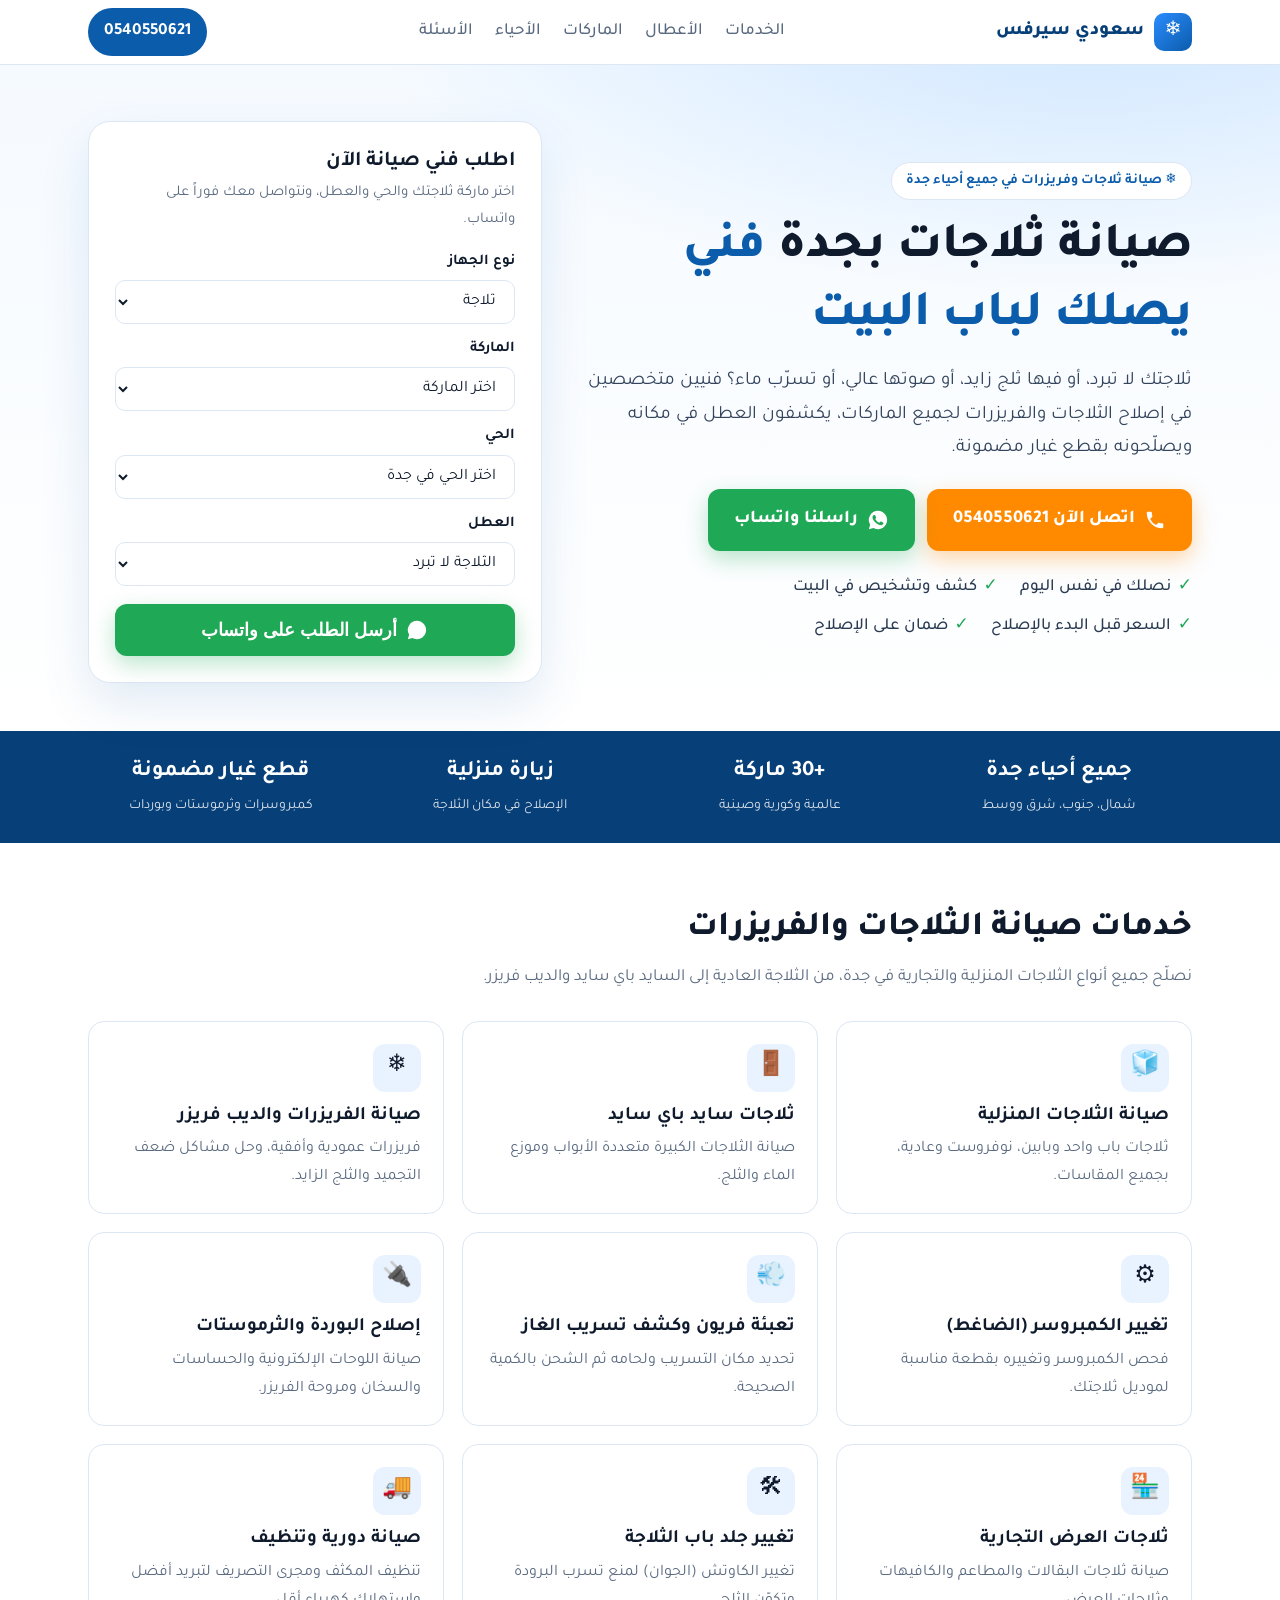
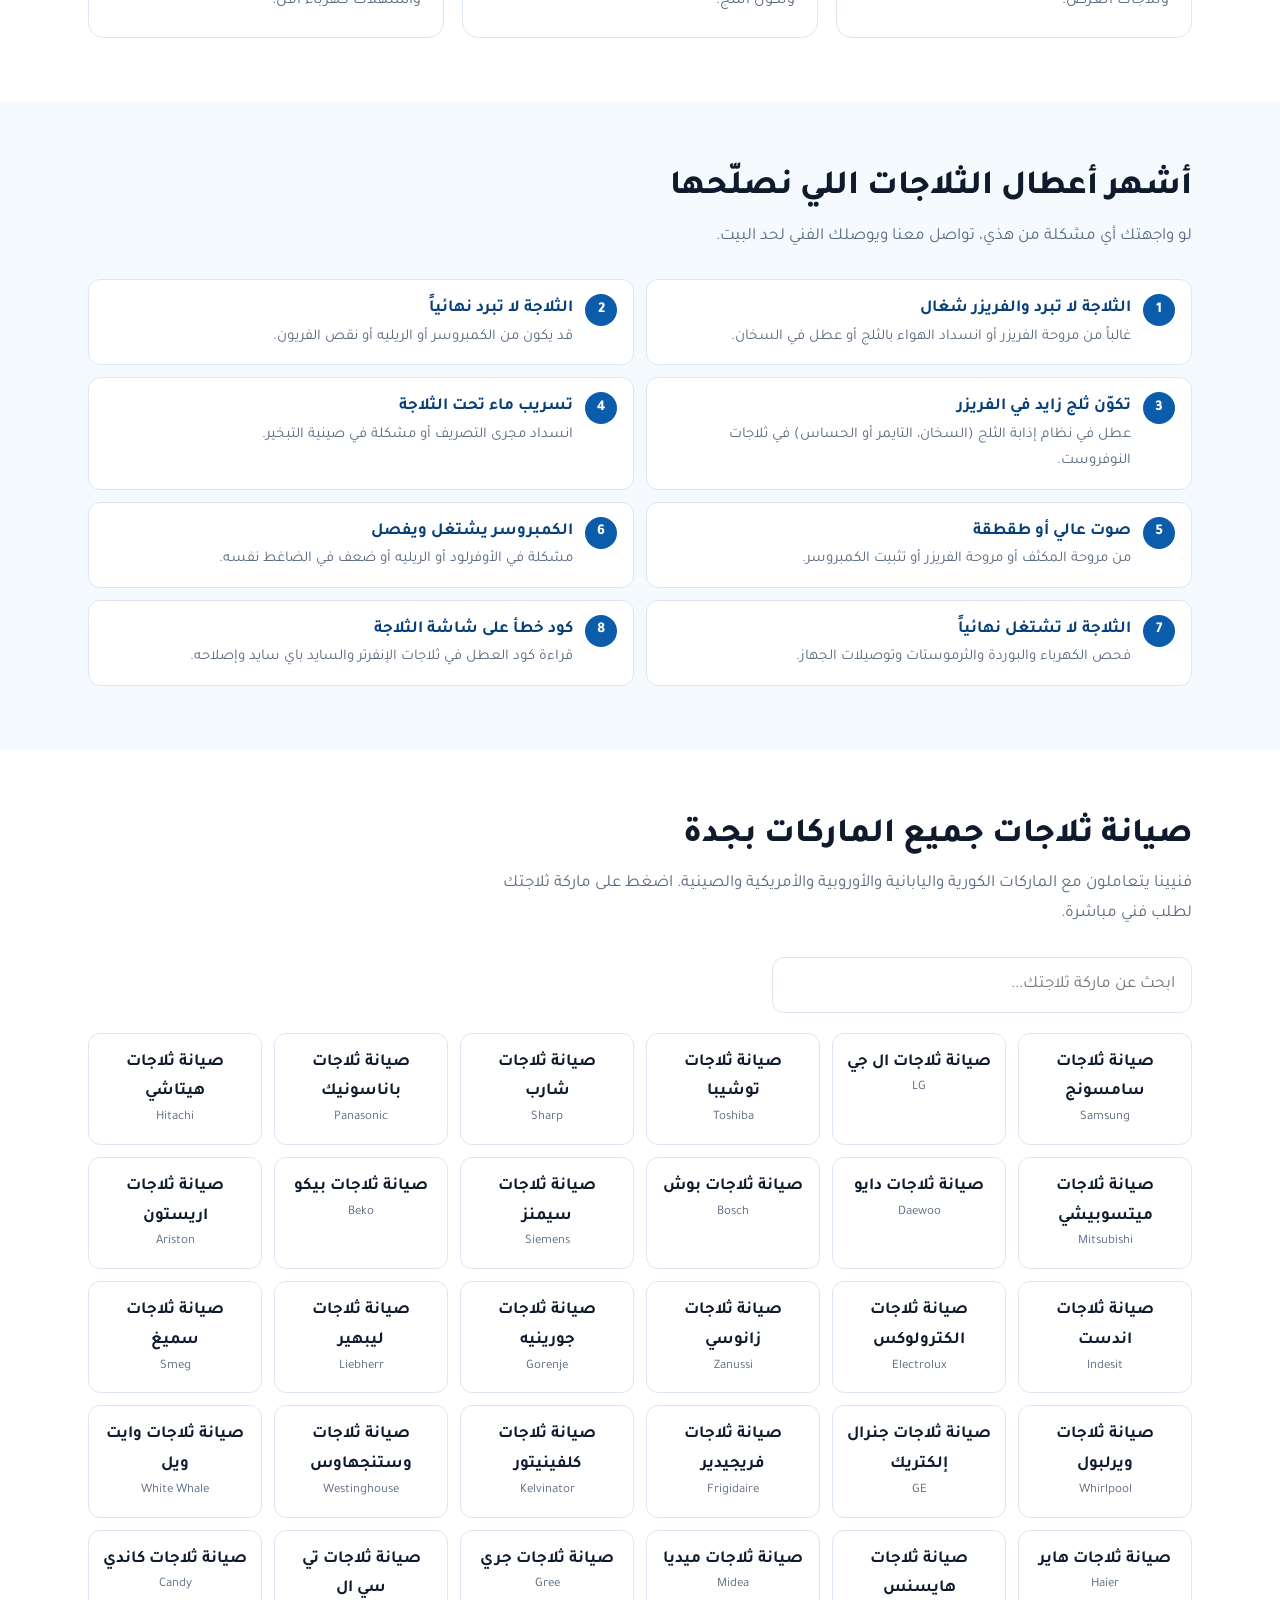
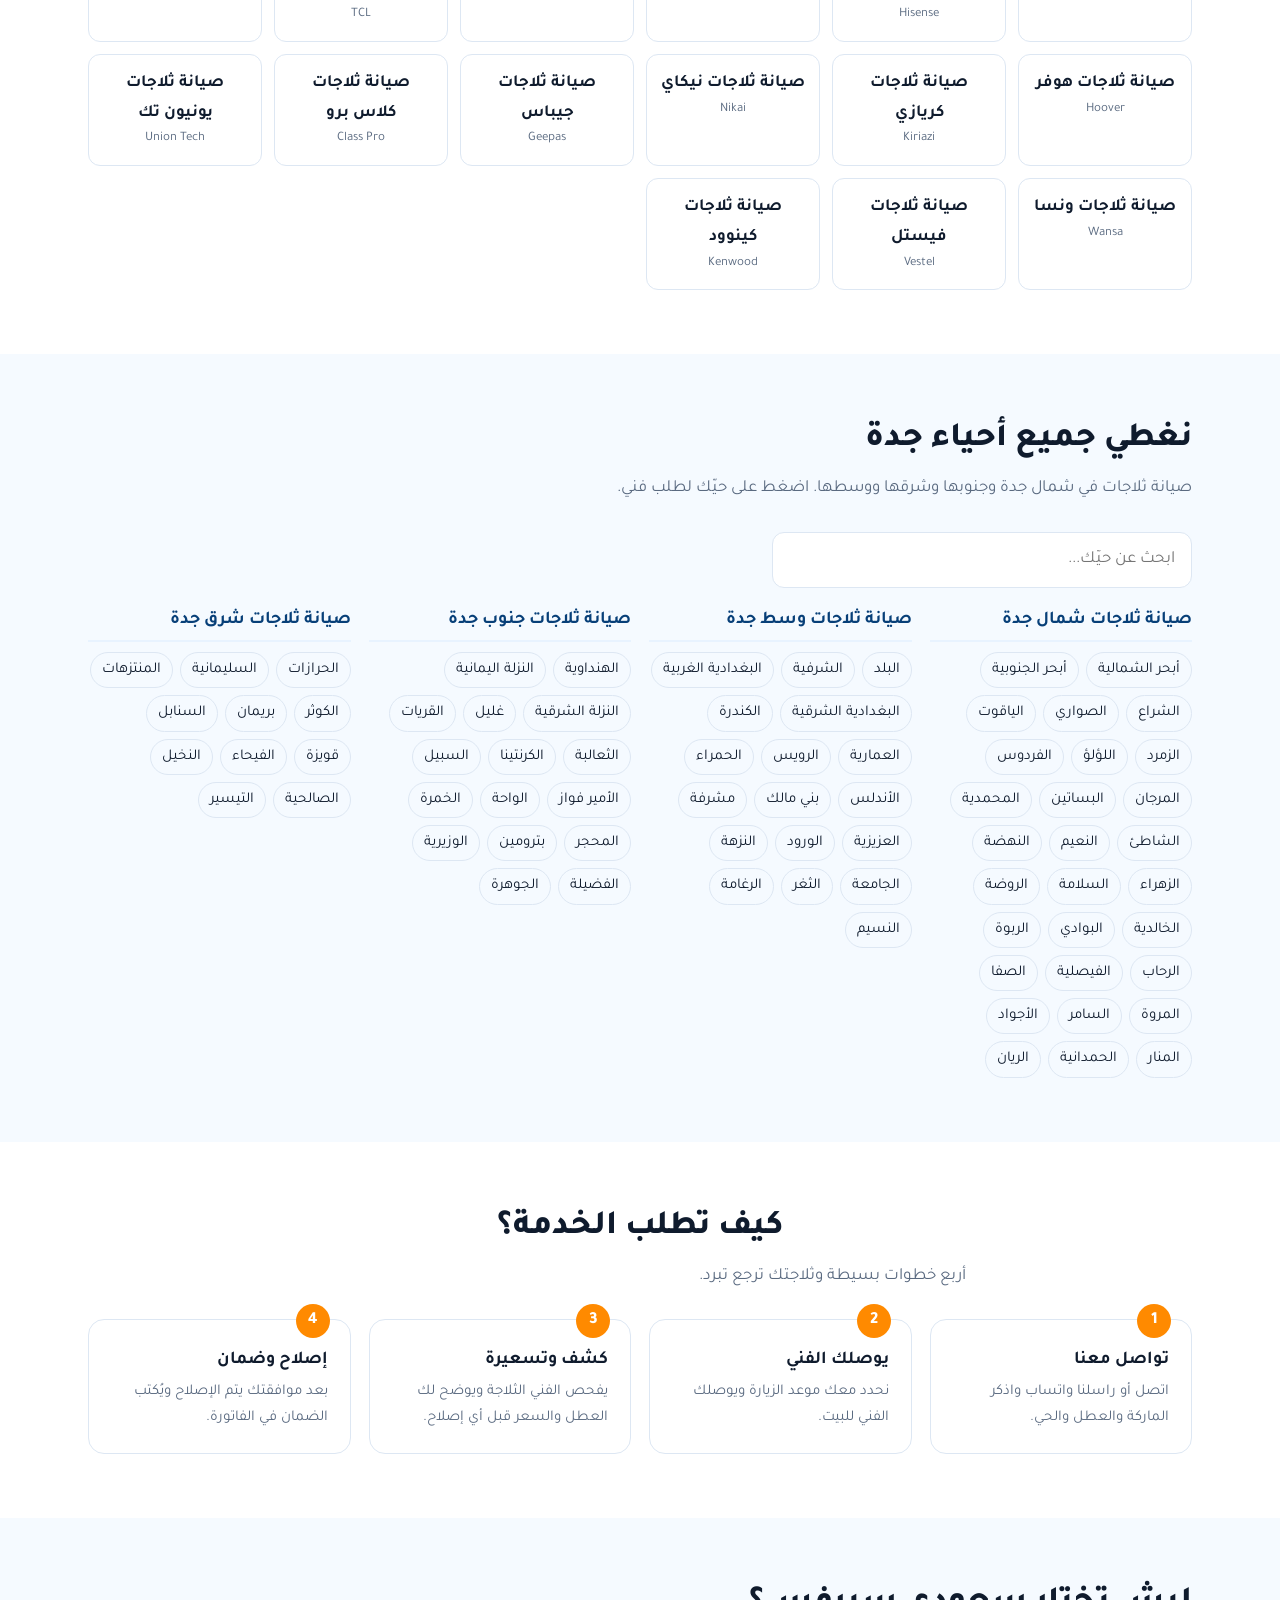
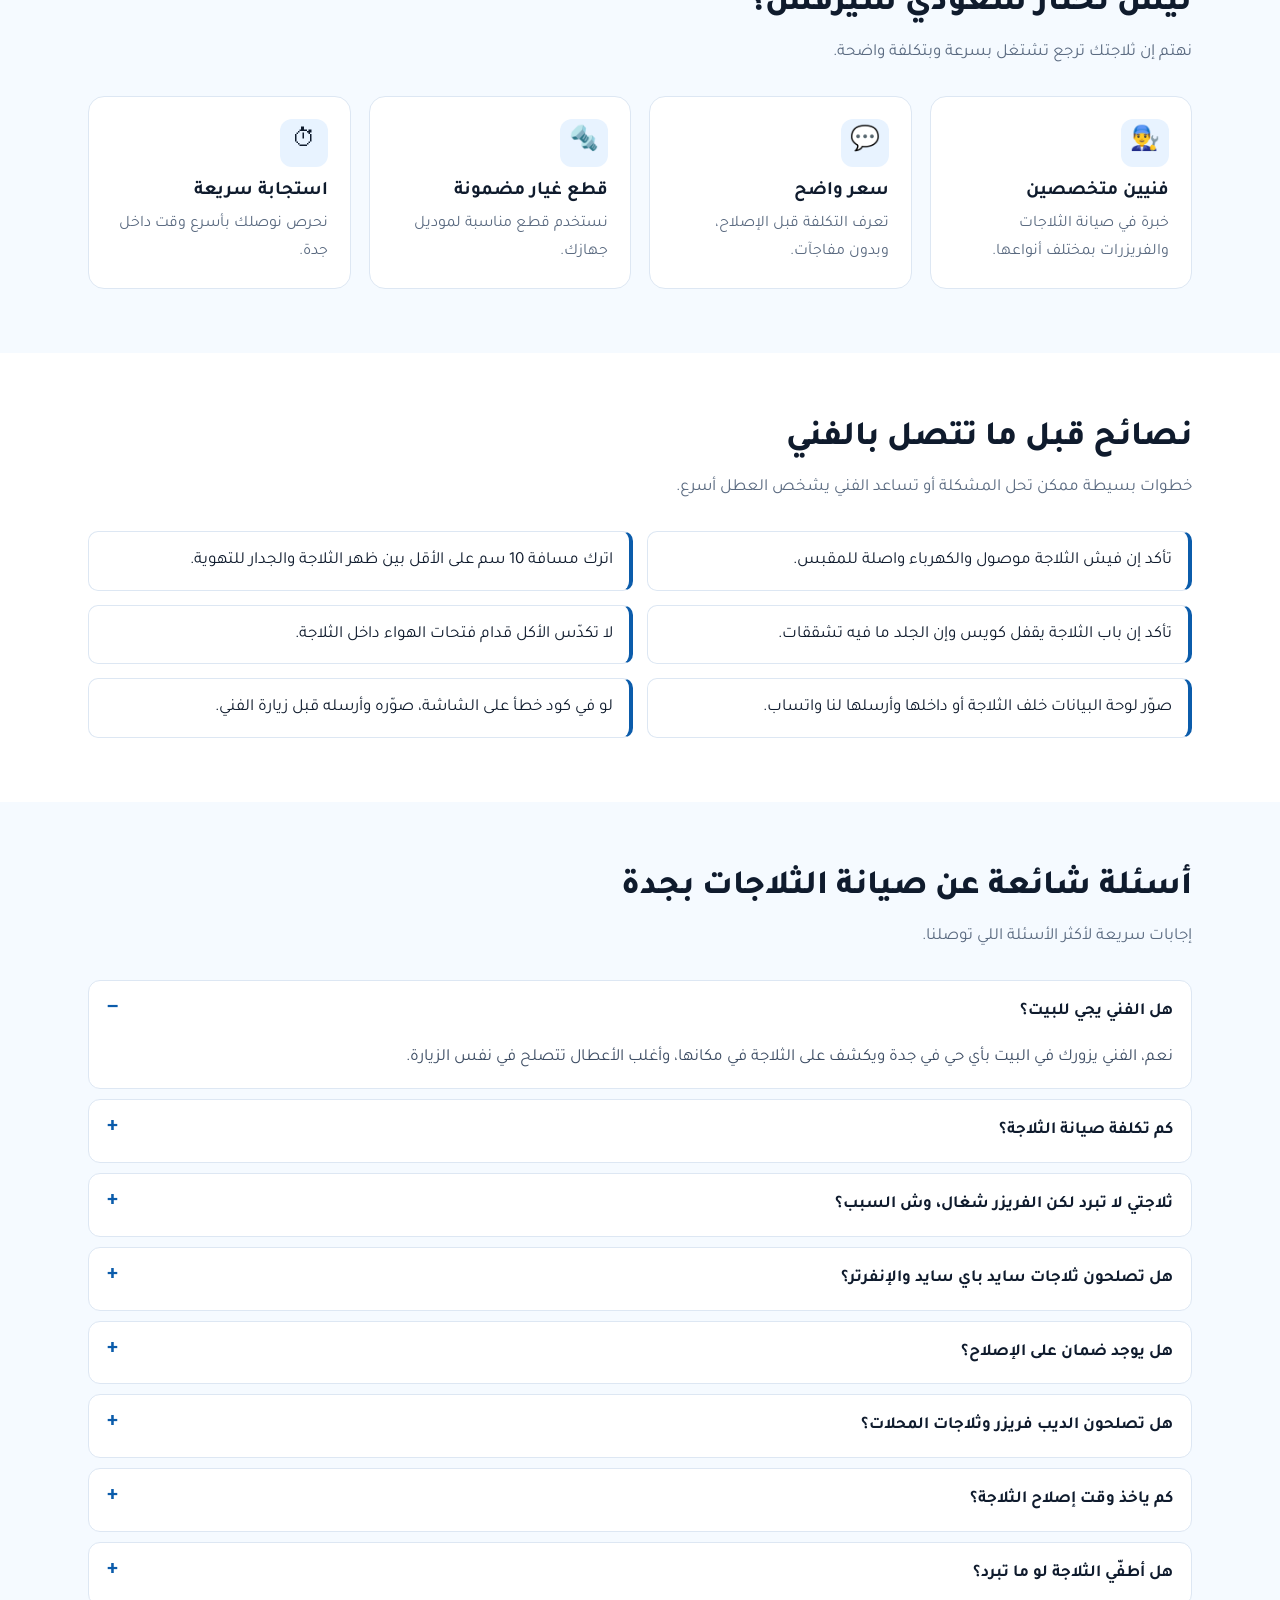
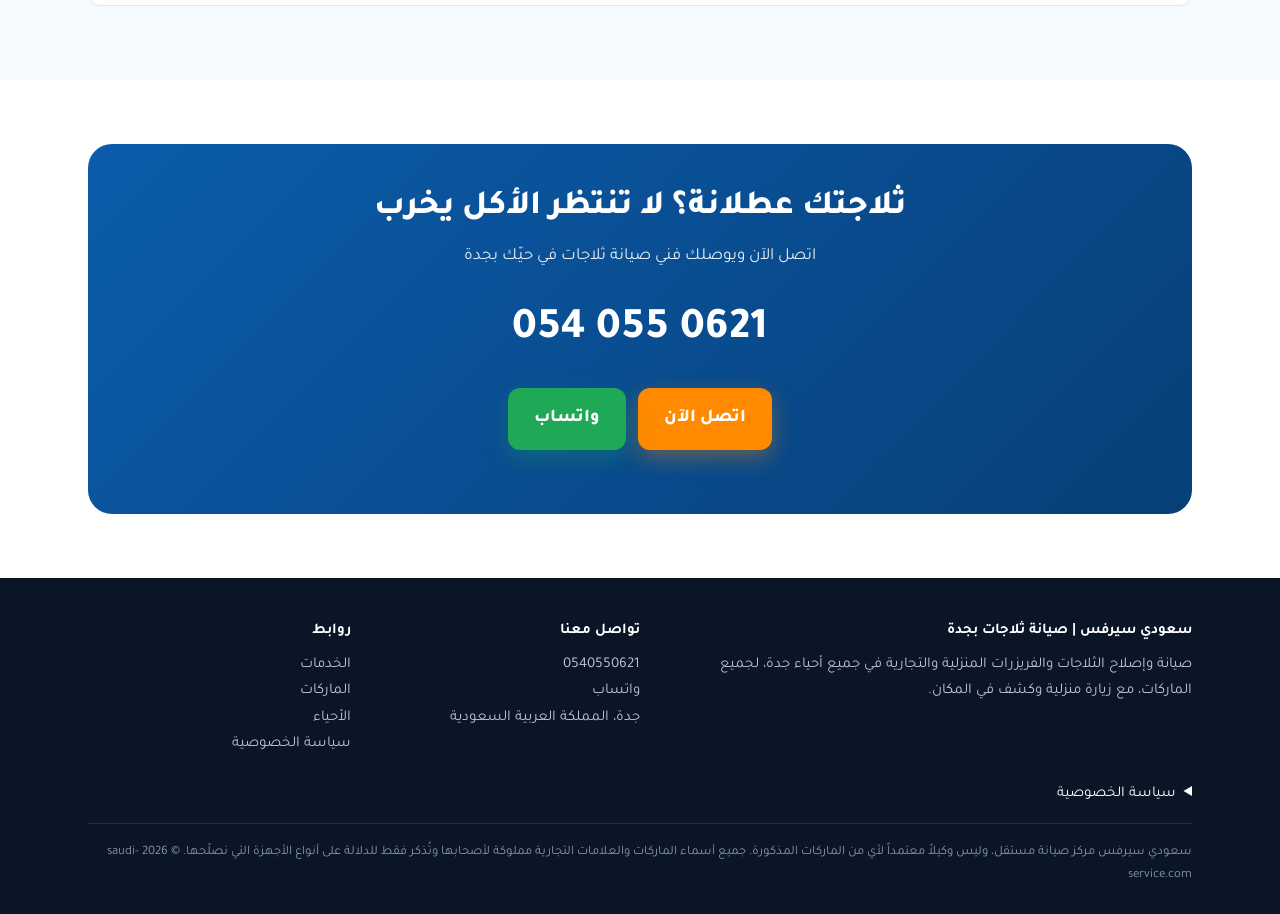
==== index.html @ 4b983f05 "Create index.html" ====
<!DOCTYPE html>
<html lang="ar" dir="rtl">
<head>
<meta charset="UTF-8">
<meta name="viewport" content="width=device-width, initial-scale=1">
<title>صيانة ثلاجات بجدة | إصلاح الثلاجات والفريزرات في منزلك - 0540550621</title>
<meta name="description" content="صيانة ثلاجات وفريزرات بجدة في جميع الأحياء: فني يصلك للبيت لإصلاح الثلاجة التي لا تبرد، تعبئة الفريون، تغيير الكمبروسر وصيانة النوفروست لكل الماركات. اتصل 0540550621">
<link rel="canonical" href="https://saudi-service.com/">
<meta name="robots" content="index, follow">
<meta property="og:title" content="صيانة ثلاجات وفريزرات بجدة - فني يصلك للبيت">
<meta property="og:description" content="إصلاح جميع أعطال الثلاجات والفريزرات لكل الماركات في جميع أحياء جدة. اتصل 0540550621">
<meta property="og:type" content="website">
<meta property="og:url" content="https://saudi-service.com/">
<meta property="og:locale" content="ar_SA">
<meta name="theme-color" content="#0b5cab">
<link rel="preconnect" href="https://fonts.googleapis.com">
<link rel="preconnect" href="https://fonts.gstatic.com" crossorigin>
<link href="https://fonts.googleapis.com/css2?family=Tajawal:wght@400;500;700;800&display=swap" rel="stylesheet">

<!-- Google Tag Manager -->
<script>(function(w,d,s,l,i){w[l]=w[l]||[];w[l].push({'gtm.start':
new Date().getTime(),event:'gtm.js'});var f=d.getElementsByTagName(s)[0],
j=d.createElement(s),dl=l!='dataLayer'?'&l='+l:'';j.async=true;j.src=
'https://www.googletagmanager.com/gtm.js?id='+i+dl;f.parentNode.insertBefore(j,f);
})(window,document,'script','dataLayer','GTM-PFMF7WMD');</script>
<!-- End Google Tag Manager -->

<script type="application/ld+json">
{
  "@context": "https://schema.org",
  "@type": "HomeAndConstructionBusiness",
  "name": "سعودي سيرفس - صيانة ثلاجات بجدة",
  "url": "https://saudi-service.com/",
  "telephone": "+966540550621",
  "areaServed": {"@type": "City", "name": "جدة"},
  "address": {"@type": "PostalAddress", "addressLocality": "جدة", "addressCountry": "SA"},
  "description": "صيانة وإصلاح الثلاجات والفريزرات في المنازل بجميع أحياء جدة ولجميع الماركات",
  "openingHours": "Sa-Th 08:00-23:00"
}
</script>

<style>
:root{
  --blue:#0b5cab; --blue-d:#073f78; --ice:#e8f3ff; --ice2:#f5faff;
  --ink:#0f1b2d; --muted:#5a6a80; --line:#dde7f3; --wa:#1fa855; --warn:#ff8a00;
  --r:16px;
}
*{box-sizing:border-box;margin:0;padding:0}
html{scroll-behavior:smooth}
body{font-family:'Tajawal',system-ui,-apple-system,"Segoe UI",Tahoma,sans-serif;color:var(--ink);background:#fff;line-height:1.75;font-size:17px;padding-bottom:76px}
a{color:inherit;text-decoration:none}
img{max-width:100%}
.wrap{max-width:1140px;margin:0 auto;padding:0 18px}
h1,h2,h3{line-height:1.35}
h2{font-size:clamp(24px,3.4vw,34px);font-weight:800;margin-bottom:10px}
.sub{color:var(--muted);margin-bottom:28px;max-width:720px}
section{padding:64px 0}
.center{text-align:center}.center .sub{margin-inline:auto}

/* top bar */
.top{position:sticky;top:0;z-index:50;background:#fff;border-bottom:1px solid var(--line)}
.top .wrap{display:flex;align-items:center;justify-content:space-between;height:64px;gap:12px}
.logo{display:flex;align-items:center;gap:10px;font-weight:800;font-size:19px;color:var(--blue-d)}
.logo i{width:38px;height:38px;border-radius:10px;background:linear-gradient(135deg,#2b8cff,#0b5cab);display:grid;place-items:center;color:#fff;font-style:normal;font-size:20px}
.nav{display:flex;gap:22px;font-weight:500;color:var(--muted)}
.nav a:hover{color:var(--blue)}
.top-call{background:var(--blue);color:#fff;padding:9px 16px;border-radius:999px;font-weight:700;white-space:nowrap;direction:ltr}
@media(max-width:860px){.nav{display:none}}

/* buttons */
.btn{display:inline-flex;align-items:center;justify-content:center;gap:9px;padding:15px 26px;border-radius:12px;font-weight:800;font-size:18px;border:0;cursor:pointer;transition:transform .15s, box-shadow .15s}
.btn:hover{transform:translateY(-2px)}
.btn-call{background:var(--warn);color:#fff;box-shadow:0 8px 22px rgba(255,138,0,.35)}
.btn-wa{background:var(--wa);color:#fff;box-shadow:0 8px 22px rgba(31,168,85,.3)}
.btn svg{width:22px;height:22px;fill:currentColor}

/* hero */
.hero{background:radial-gradient(1200px 500px at 85% -10%,#cfe6ff 0,transparent 60%),linear-gradient(180deg,var(--ice2),#fff);padding:56px 0 48px}
.hero .wrap{display:grid;grid-template-columns:1.15fr .85fr;gap:36px;align-items:center}
.badge{display:inline-block;background:#fff;border:1px solid var(--line);color:var(--blue);font-weight:700;padding:6px 14px;border-radius:999px;font-size:14px;margin-bottom:16px}
.hero h1{font-size:clamp(30px,4.6vw,50px);font-weight:800;margin-bottom:14px}
.hero h1 span{color:var(--blue)}
.hero p.lead{font-size:19px;color:#33445c;margin-bottom:24px}
.cta{display:flex;flex-wrap:wrap;gap:12px;margin-bottom:22px}
.ticks{display:flex;flex-wrap:wrap;gap:10px 22px;color:#2a3b52;font-weight:500}
.ticks li{list-style:none;display:flex;gap:7px;align-items:center}
.ticks li::before{content:"✓";color:var(--wa);font-weight:800}
.hero-card{background:#fff;border:1px solid var(--line);border-radius:22px;padding:26px;box-shadow:0 20px 50px rgba(11,92,171,.12)}
.hero-card h3{font-size:21px;margin-bottom:4px}
.hero-card .small{color:var(--muted);font-size:15px;margin-bottom:16px}
.field{margin-bottom:12px}
.field label{display:block;font-weight:700;font-size:15px;margin-bottom:5px}
.field select,.field input{width:100%;padding:12px 14px;border:1.5px solid var(--line);border-radius:10px;font:inherit;font-size:16px;background:#fff;color:var(--ink)}
.field select:focus,.field input:focus{outline:none;border-color:var(--blue)}
.hero-card .btn{width:100%;margin-top:6px}
@media(max-width:900px){.hero .wrap{grid-template-columns:1fr}}

/* stats strip */
.strip{background:var(--blue-d);color:#fff;padding:22px 0}
.strip .wrap{display:grid;grid-template-columns:repeat(4,1fr);gap:14px;text-align:center}
.strip b{display:block;font-size:22px}
.strip span{font-size:14px;opacity:.85}
@media(max-width:700px){.strip .wrap{grid-template-columns:repeat(2,1fr)}}

/* cards */
.grid{display:grid;gap:18px}
.g3{grid-template-columns:repeat(3,1fr)}
.g4{grid-template-columns:repeat(4,1fr)}
@media(max-width:960px){.g3,.g4{grid-template-columns:repeat(2,1fr)}}
@media(max-width:560px){.g3,.g4{grid-template-columns:1fr}}
.card{background:#fff;border:1px solid var(--line);border-radius:var(--r);padding:22px;transition:box-shadow .2s,border-color .2s}
.card:hover{box-shadow:0 12px 30px rgba(11,92,171,.1);border-color:#bcd6f3}
.card .ic{width:48px;height:48px;border-radius:12px;background:var(--ice);display:grid;place-items:center;font-size:24px;margin-bottom:12px}
.card h3{font-size:19px;margin-bottom:6px}
.card p{color:var(--muted);font-size:16px}

.bg-ice{background:var(--ice2)}

/* faults */
.faults{display:grid;grid-template-columns:repeat(2,1fr);gap:12px}
.fault{display:flex;gap:12px;background:#fff;border:1px solid var(--line);border-radius:12px;padding:14px 16px}
.fault b{color:var(--blue-d)}
.fault em{font-style:normal;color:var(--muted);display:block;font-size:15px}
.fault .n{flex:none;width:32px;height:32px;border-radius:50%;background:var(--blue);color:#fff;display:grid;place-items:center;font-weight:800;font-size:15px}
@media(max-width:700px){.faults{grid-template-columns:1fr}}

/* brands */
.search{width:100%;max-width:420px;padding:12px 16px;border:1.5px solid var(--line);border-radius:12px;font:inherit;margin-bottom:20px}
.brands{display:grid;grid-template-columns:repeat(auto-fill,minmax(160px,1fr));gap:12px}
.brand{background:#fff;border:1px solid var(--line);border-radius:12px;padding:14px;text-align:center;cursor:pointer;transition:all .15s}
.brand:hover{border-color:var(--blue);background:var(--ice)}
.brand b{display:block;font-size:17px}
.brand small{color:var(--muted);font-size:13px;direction:ltr;display:block}

/* districts */
.areas{display:grid;grid-template-columns:repeat(4,1fr);gap:18px}
.area h3{font-size:18px;color:var(--blue-d);margin-bottom:10px;padding-bottom:8px;border-bottom:2px solid var(--ice)}
.area ul{list-style:none;display:flex;flex-wrap:wrap;gap:7px}
.area li{background:var(--ice2);border:1px solid var(--line);padding:4px 11px;border-radius:999px;font-size:15px;cursor:pointer}
.area li:hover{background:var(--blue);color:#fff;border-color:var(--blue)}
@media(max-width:960px){.areas{grid-template-columns:repeat(2,1fr)}}
@media(max-width:560px){.areas{grid-template-columns:1fr}}

/* steps */
.steps{counter-reset:s;display:grid;grid-template-columns:repeat(4,1fr);gap:18px}
.step{position:relative;padding:22px;border-radius:var(--r);background:#fff;border:1px solid var(--line)}
.step::before{counter-increment:s;content:counter(s);position:absolute;top:-16px;right:20px;width:34px;height:34px;border-radius:50%;background:var(--warn);color:#fff;font-weight:800;display:grid;place-items:center}
.step h3{font-size:18px;margin:6px 0}
.step p{color:var(--muted);font-size:15px}
@media(max-width:900px){.steps{grid-template-columns:repeat(2,1fr);row-gap:30px}}
@media(max-width:520px){.steps{grid-template-columns:1fr}}

/* tips */
.tips{display:grid;grid-template-columns:repeat(2,1fr);gap:14px}
.tips div{background:#fff;border-right:4px solid var(--blue);padding:14px 16px;border-radius:10px;border-top:1px solid var(--line);border-bottom:1px solid var(--line);border-left:1px solid var(--line)}
@media(max-width:700px){.tips{grid-template-columns:1fr}}

/* faq */
.faq details{background:#fff;border:1px solid var(--line);border-radius:12px;margin-bottom:10px;padding:0 18px}
.faq summary{cursor:pointer;font-weight:700;padding:16px 0;list-style:none;display:flex;justify-content:space-between;gap:12px}
.faq summary::after{content:"+";color:var(--blue);font-size:22px;line-height:1}
.faq details[open] summary::after{content:"−"}
.faq details p{padding-bottom:16px;color:#3c4c63}

/* final cta */
.final{background:linear-gradient(135deg,var(--blue),var(--blue-d));color:#fff;border-radius:24px;padding:42px 28px;text-align:center}
.final h2{color:#fff}
.final p{opacity:.9;margin-bottom:22px}
.final .num{font-size:clamp(30px,5vw,44px);font-weight:800;direction:ltr;display:block;margin-bottom:18px}

footer{background:#0a1626;color:#b8c6d8;padding:40px 0 26px;font-size:15px}
footer .cols{display:grid;grid-template-columns:2fr 1fr 1fr;gap:26px;margin-bottom:24px}
footer h4{color:#fff;margin-bottom:8px}
footer a:hover{color:#fff}
footer .note{border-top:1px solid #1f2f45;padding-top:18px;font-size:13px;color:#8597ad}
@media(max-width:760px){footer .cols{grid-template-columns:1fr}}

/* sticky mobile bar */
.bar{position:fixed;bottom:0;right:0;left:0;z-index:60;display:grid;grid-template-columns:1fr 1fr;gap:8px;padding:9px;background:#fff;box-shadow:0 -6px 20px rgba(0,0,0,.08)}
.bar a{display:flex;align-items:center;justify-content:center;gap:8px;padding:13px;border-radius:12px;color:#fff;font-weight:800;font-size:17px}
.bar svg{width:20px;height:20px;fill:#fff}
.bar .c{background:var(--warn)}.bar .w{background:var(--wa)}
@media(min-width:901px){.bar{display:none}body{padding-bottom:0}}
</style>
</head>
<body>
<!-- Google Tag Manager (noscript) -->
<noscript><iframe src="https://www.googletagmanager.com/ns.html?id=GTM-PFMF7WMD" height="0" width="0" style="display:none;visibility:hidden"></iframe></noscript>
<!-- End Google Tag Manager (noscript) -->

<header class="top">
  <div class="wrap">
    <a href="#" class="logo"><i>❄</i>سعودي سيرفس</a>
    <nav class="nav">
      <a href="#services">الخدمات</a>
      <a href="#faults">الأعطال</a>
      <a href="#brands">الماركات</a>
      <a href="#areas">الأحياء</a>
      <a href="#faq">الأسئلة</a>
    </nav>
    <a class="top-call js-call" href="tel:+966540550621">0540550621</a>
  </div>
</header>

<!-- HERO -->
<section class="hero">
  <div class="wrap">
    <div>
      <span class="badge">❄ صيانة ثلاجات وفريزرات في جميع أحياء جدة</span>
      <h1>صيانة ثلاجات بجدة <span>فني يصلك لباب البيت</span></h1>
      <p class="lead">ثلاجتك لا تبرد، أو فيها ثلج زايد، أو صوتها عالي، أو تسرّب ماء؟ فنيين متخصصين في إصلاح الثلاجات والفريزرات لجميع الماركات، يكشفون العطل في مكانه ويصلّحونه بقطع غيار مضمونة.</p>
      <div class="cta">
        <a class="btn btn-call js-call" href="tel:+966540550621">
          <svg viewBox="0 0 24 24"><path d="M6.6 10.8a15.1 15.1 0 0 0 6.6 6.6l2.2-2.2c.3-.3.7-.4 1-.2 1.1.4 2.3.6 3.6.6.6 0 1 .4 1 1V20c0 .6-.4 1-1 1A17 17 0 0 1 3 4c0-.6.4-1 1-1h3.5c.6 0 1 .4 1 1 0 1.3.2 2.5.6 3.6.1.3 0 .7-.2 1z"/></svg>
          اتصل الآن 0540550621
        </a>
        <a class="btn btn-wa js-wa" href="https://wa.me/966540550621?text=%D8%A7%D9%84%D8%B3%D9%84%D8%A7%D9%85%20%D8%B9%D9%84%D9%8A%D9%83%D9%85%D8%8C%20%D8%A3%D8%AD%D8%AA%D8%A7%D8%AC%20%D8%B5%D9%8A%D8%A7%D9%86%D8%A9%20%D8%AB%D9%84%D8%A7%D8%AC%D8%A9%20%D9%81%D9%8A%20%D8%AC%D8%AF%D8%A9" target="_blank" rel="noopener">
          <svg viewBox="0 0 24 24"><path d="M12 2a10 10 0 0 0-8.6 15.1L2 22l5-1.3A10 10 0 1 0 12 2zm5.8 14.2c-.2.7-1.4 1.3-2 1.4-.5.1-1.2.1-1.9-.1-.4-.1-1-.3-1.7-.6-3-1.3-4.9-4.3-5-4.5-.2-.2-1.2-1.6-1.2-3s.8-2.2 1-2.5c.3-.3.6-.4.8-.4h.6c.2 0 .4 0 .6.5l.9 2.1c.1.2.1.4 0 .5l-.3.5-.4.5c-.1.1-.3.3-.1.6.2.3.8 1.3 1.7 2.1 1.2 1 2.1 1.4 2.4 1.5.3.1.5.1.6-.1l.9-1c.2-.3.4-.2.7-.1l2 1c.3.1.5.2.5.3.1.1.1.7-.1 1.3z"/></svg>
          راسلنا واتساب
        </a>
      </div>
      <ul class="ticks">
        <li>نصلك في نفس اليوم</li>
        <li>كشف وتشخيص في البيت</li>
        <li>السعر قبل البدء بالإصلاح</li>
        <li>ضمان على الإصلاح</li>
      </ul>
    </div>

    <div class="hero-card">
      <h3>اطلب فني صيانة الآن</h3>
      <p class="small">اختر ماركة ثلاجتك والحي والعطل، ونتواصل معك فوراً على واتساب.</p>
      <div class="field">
        <label for="f-type">نوع الجهاز</label>
        <select id="f-type">
          <option>ثلاجة</option>
          <option>ثلاجة بابين / سايد باي سايد</option>
          <option>فريزر عمودي</option>
          <option>ديب فريزر (فريزر أفقي)</option>
          <option>ثلاجة عرض / تجارية</option>
        </select>
      </div>
      <div class="field">
        <label for="f-brand">الماركة</label>
        <select id="f-brand"><option value="">اختر الماركة</option></select>
      </div>
      <div class="field">
        <label for="f-area">الحي</label>
        <select id="f-area"><option value="">اختر الحي في جدة</option></select>
      </div>
      <div class="field">
        <label for="f-issue">العطل</label>
        <select id="f-issue">
          <option>الثلاجة لا تبرد</option>
          <option>تبريد ضعيف</option>
          <option>ثلج زايد في الفريزر</option>
          <option>تسريب ماء</option>
          <option>صوت عالي</option>
          <option>الثلاجة لا تشتغل</option>
          <option>الكمبروسر يفصل ويشتغل</option>
          <option>عطل آخر</option>
        </select>
      </div>
      <button class="btn btn-wa" id="f-send" type="button">
        <svg viewBox="0 0 24 24"><path d="M12 2a10 10 0 0 0-8.6 15.1L2 22l5-1.3A10 10 0 1 0 12 2z"/></svg>
        أرسل الطلب على واتساب
      </button>
    </div>
  </div>
</section>

<div class="strip">
  <div class="wrap">
    <div><b>جميع أحياء جدة</b><span>شمال، جنوب، شرق ووسط</span></div>
    <div><b>+30 ماركة</b><span>عالمية وكورية وصينية</span></div>
    <div><b>زيارة منزلية</b><span>الإصلاح في مكان الثلاجة</span></div>
    <div><b>قطع غيار مضمونة</b><span>كمبروسرات وثرموستات وبوردات</span></div>
  </div>
</div>

<!-- SERVICES -->
<section id="services">
  <div class="wrap">
    <h2>خدمات صيانة الثلاجات والفريزرات</h2>
    <p class="sub">نصلّح جميع أنواع الثلاجات المنزلية والتجارية في جدة، من الثلاجة العادية إلى السايد باي سايد والديب فريزر.</p>
    <div class="grid g3">
      <div class="card"><div class="ic">🧊</div><h3>صيانة الثلاجات المنزلية</h3><p>ثلاجات باب واحد وبابين، نوفروست وعادية، بجميع المقاسات.</p></div>
      <div class="card"><div class="ic">🚪</div><h3>ثلاجات سايد باي سايد</h3><p>صيانة الثلاجات الكبيرة متعددة الأبواب وموزع الماء والثلج.</p></div>
      <div class="card"><div class="ic">❄</div><h3>صيانة الفريزرات والديب فريزر</h3><p>فريزرات عمودية وأفقية، وحل مشاكل ضعف التجميد والثلج الزايد.</p></div>
      <div class="card"><div class="ic">⚙</div><h3>تغيير الكمبروسر (الضاغط)</h3><p>فحص الكمبروسر وتغييره بقطعة مناسبة لموديل ثلاجتك.</p></div>
      <div class="card"><div class="ic">💨</div><h3>تعبئة فريون وكشف تسريب الغاز</h3><p>تحديد مكان التسريب ولحامه ثم الشحن بالكمية الصحيحة.</p></div>
      <div class="card"><div class="ic">🔌</div><h3>إصلاح البوردة والثرموستات</h3><p>صيانة اللوحات الإلكترونية والحساسات والسخان ومروحة الفريزر.</p></div>
      <div class="card"><div class="ic">🏪</div><h3>ثلاجات العرض التجارية</h3><p>صيانة ثلاجات البقالات والمطاعم والكافيهات وثلاجات العرض.</p></div>
      <div class="card"><div class="ic">🛠</div><h3>تغيير جلد باب الثلاجة</h3><p>تغيير الكاوتش (الجوان) لمنع تسرب البرودة وتكوّن الثلج.</p></div>
      <div class="card"><div class="ic">🚚</div><h3>صيانة دورية وتنظيف</h3><p>تنظيف المكثف ومجرى التصريف لتبريد أفضل واستهلاك كهرباء أقل.</p></div>
    </div>
  </div>
</section>

<!-- FAULTS -->
<section id="faults" class="bg-ice">
  <div class="wrap">
    <h2>أشهر أعطال الثلاجات اللي نصلّحها</h2>
    <p class="sub">لو واجهتك أي مشكلة من هذي، تواصل معنا ويوصلك الفني لحد البيت.</p>
    <div class="faults">
      <div class="fault"><span class="n">1</span><div><b>الثلاجة لا تبرد والفريزر شغال</b><em>غالباً من مروحة الفريزر أو انسداد الهواء بالثلج أو عطل في السخان.</em></div></div>
      <div class="fault"><span class="n">2</span><div><b>الثلاجة لا تبرد نهائياً</b><em>قد يكون من الكمبروسر أو الريليه أو نقص الفريون.</em></div></div>
      <div class="fault"><span class="n">3</span><div><b>تكوّن ثلج زايد في الفريزر</b><em>عطل في نظام إذابة الثلج (السخان، التايمر أو الحساس) في ثلاجات النوفروست.</em></div></div>
      <div class="fault"><span class="n">4</span><div><b>تسريب ماء تحت الثلاجة</b><em>انسداد مجرى التصريف أو مشكلة في صينية التبخير.</em></div></div>
      <div class="fault"><span class="n">5</span><div><b>صوت عالي أو طقطقة</b><em>من مروحة المكثف أو مروحة الفريزر أو تثبيت الكمبروسر.</em></div></div>
      <div class="fault"><span class="n">6</span><div><b>الكمبروسر يشتغل ويفصل</b><em>مشكلة في الأوفرلود أو الريليه أو ضعف في الضاغط نفسه.</em></div></div>
      <div class="fault"><span class="n">7</span><div><b>الثلاجة لا تشتغل نهائياً</b><em>فحص الكهرباء والبوردة والثرموستات وتوصيلات الجهاز.</em></div></div>
      <div class="fault"><span class="n">8</span><div><b>كود خطأ على شاشة الثلاجة</b><em>قراءة كود العطل في ثلاجات الإنفرتر والسايد باي سايد وإصلاحه.</em></div></div>
    </div>
  </div>
</section>

<!-- BRANDS -->
<section id="brands">
  <div class="wrap">
    <h2>صيانة ثلاجات جميع الماركات بجدة</h2>
    <p class="sub">فنيينا يتعاملون مع الماركات الكورية واليابانية والأوروبية والأمريكية والصينية. اضغط على ماركة ثلاجتك لطلب فني مباشرة.</p>
    <input class="search" id="brand-search" type="search" placeholder="ابحث عن ماركة ثلاجتك..." aria-label="ابحث عن الماركة">
    <div class="brands" id="brands-grid"></div>
  </div>
</section>

<!-- AREAS -->
<section id="areas" class="bg-ice">
  <div class="wrap">
    <h2>نغطي جميع أحياء جدة</h2>
    <p class="sub">صيانة ثلاجات في شمال جدة وجنوبها وشرقها ووسطها. اضغط على حيّك لطلب فني.</p>
    <input class="search" id="area-search" type="search" placeholder="ابحث عن حيّك..." aria-label="ابحث عن الحي">
    <div class="areas" id="areas-grid"></div>
  </div>
</section>

<!-- STEPS -->
<section>
  <div class="wrap">
    <h2 class="center">كيف تطلب الخدمة؟</h2>
    <p class="sub center">أربع خطوات بسيطة وثلاجتك ترجع تبرد.</p>
    <div class="steps">
      <div class="step"><h3>تواصل معنا</h3><p>اتصل أو راسلنا واتساب واذكر الماركة والعطل والحي.</p></div>
      <div class="step"><h3>يوصلك الفني</h3><p>نحدد معك موعد الزيارة ويوصلك الفني للبيت.</p></div>
      <div class="step"><h3>كشف وتسعيرة</h3><p>يفحص الفني الثلاجة ويوضح لك العطل والسعر قبل أي إصلاح.</p></div>
      <div class="step"><h3>إصلاح وضمان</h3><p>بعد موافقتك يتم الإصلاح ويُكتب الضمان في الفاتورة.</p></div>
    </div>
  </div>
</section>

<!-- WHY -->
<section class="bg-ice">
  <div class="wrap">
    <h2>ليش تختار سعودي سيرفس؟</h2>
    <p class="sub">نهتم إن ثلاجتك ترجع تشتغل بسرعة وبتكلفة واضحة.</p>
    <div class="grid g4">
      <div class="card"><div class="ic">👨‍🔧</div><h3>فنيين متخصصين</h3><p>خبرة في صيانة الثلاجات والفريزرات بمختلف أنواعها.</p></div>
      <div class="card"><div class="ic">💬</div><h3>سعر واضح</h3><p>تعرف التكلفة قبل الإصلاح، وبدون مفاجآت.</p></div>
      <div class="card"><div class="ic">🔩</div><h3>قطع غيار مضمونة</h3><p>نستخدم قطع مناسبة لموديل جهازك.</p></div>
      <div class="card"><div class="ic">⏱</div><h3>استجابة سريعة</h3><p>نحرص نوصلك بأسرع وقت داخل جدة.</p></div>
    </div>
  </div>
</section>

<!-- TIPS -->
<section>
  <div class="wrap">
    <h2>نصائح قبل ما تتصل بالفني</h2>
    <p class="sub">خطوات بسيطة ممكن تحل المشكلة أو تساعد الفني يشخص العطل أسرع.</p>
    <div class="tips">
      <div>تأكد إن فيش الثلاجة موصول والكهرباء واصلة للمقبس.</div>
      <div>اترك مسافة 10 سم على الأقل بين ظهر الثلاجة والجدار للتهوية.</div>
      <div>تأكد إن باب الثلاجة يقفل كويس وإن الجلد ما فيه تشققات.</div>
      <div>لا تكدّس الأكل قدام فتحات الهواء داخل الثلاجة.</div>
      <div>صوّر لوحة البيانات خلف الثلاجة أو داخلها وأرسلها لنا واتساب.</div>
      <div>لو في كود خطأ على الشاشة، صوّره وأرسله قبل زيارة الفني.</div>
    </div>
  </div>
</section>

<!-- FAQ -->
<section id="faq" class="bg-ice">
  <div class="wrap">
    <h2>أسئلة شائعة عن صيانة الثلاجات بجدة</h2>
    <p class="sub">إجابات سريعة لأكثر الأسئلة اللي توصلنا.</p>
    <div class="faq">
      <details open><summary>هل الفني يجي للبيت؟</summary><p>نعم، الفني يزورك في البيت بأي حي في جدة ويكشف على الثلاجة في مكانها، وأغلب الأعطال تتصلح في نفس الزيارة.</p></details>
      <details><summary>كم تكلفة صيانة الثلاجة؟</summary><p>التكلفة تعتمد على نوع العطل والقطعة المطلوبة وموديل الثلاجة. الفني يوضح لك السعر بعد الكشف وقبل البدء في الإصلاح، وما يتم أي شيء إلا بموافقتك.</p></details>
      <details><summary>ثلاجتي لا تبرد لكن الفريزر شغال، وش السبب؟</summary><p>غالباً المشكلة في مروحة الفريزر أو تجمّد الثلج على المبخر بسبب عطل في نظام إذابة الثلج. الفني يحدد السبب بالفحص.</p></details>
      <details><summary>هل تصلحون ثلاجات سايد باي سايد والإنفرتر؟</summary><p>نعم، نصلّح ثلاجات السايد باي سايد والفرنش دور وثلاجات الإنفرتر، ونتعامل مع البوردات الإلكترونية وأكواد الأعطال.</p></details>
      <details><summary>هل يوجد ضمان على الإصلاح؟</summary><p>نعم، يوجد ضمان على الإصلاح والقطع المركّبة، ومدة الضمان تُكتب في الفاتورة حسب نوع العطل.</p></details>
      <details><summary>هل تصلحون الديب فريزر وثلاجات المحلات؟</summary><p>نعم، نصلّح الفريزرات الأفقية والعمودية وثلاجات العرض في البقالات والمطاعم والكافيهات في جدة.</p></details>
      <details><summary>كم ياخذ وقت إصلاح الثلاجة؟</summary><p>أغلب الأعطال مثل تغيير الثرموستات أو المروحة أو الجلد تخلص في نفس الزيارة. الأعطال الأكبر مثل تغيير الكمبروسر أو لحام تسريب الفريون قد تحتاج وقت أطول.</p></details>
      <details><summary>هل أطفّي الثلاجة لو ما تبرد؟</summary><p>إذا الكمبروسر يشتغل ويفصل باستمرار أو تسمع صوت غير طبيعي، الأفضل تفصل الثلاجة وتنقل الأكل وتتواصل معنا حتى لا يتضرر الكمبروسر.</p></details>
    </div>
  </div>
</section>

<!-- FINAL CTA -->
<section>
  <div class="wrap">
    <div class="final">
      <h2>ثلاجتك عطلانة؟ لا تنتظر الأكل يخرب</h2>
      <p>اتصل الآن ويوصلك فني صيانة ثلاجات في حيّك بجدة</p>
      <a class="num js-call" href="tel:+966540550621">054 055 0621</a>
      <div class="cta" style="justify-content:center">
        <a class="btn btn-call js-call" href="tel:+966540550621">اتصل الآن</a>
        <a class="btn btn-wa js-wa" href="https://wa.me/966540550621" target="_blank" rel="noopener">واتساب</a>
      </div>
    </div>
  </div>
</section>

<footer>
  <div class="wrap">
    <div class="cols">
      <div>
        <h4>سعودي سيرفس | صيانة ثلاجات بجدة</h4>
        <p>صيانة وإصلاح الثلاجات والفريزرات المنزلية والتجارية في جميع أحياء جدة، لجميع الماركات، مع زيارة منزلية وكشف في المكان.</p>
      </div>
      <div>
        <h4>تواصل معنا</h4>
        <p><a class="js-call" href="tel:+966540550621" dir="ltr">0540550621</a></p>
        <p><a class="js-wa" href="https://wa.me/966540550621" target="_blank" rel="noopener">واتساب</a></p>
        <p>جدة، المملكة العربية السعودية</p>
      </div>
      <div>
        <h4>روابط</h4>
        <p><a href="#services">الخدمات</a></p>
        <p><a href="#brands">الماركات</a></p>
        <p><a href="#areas">الأحياء</a></p>
        <p><a href="#privacy" onclick="document.getElementById('privacy').open=true">سياسة الخصوصية</a></p>
      </div>
    </div>
    <details id="privacy" style="margin-bottom:16px">
      <summary style="cursor:pointer;color:#fff">سياسة الخصوصية</summary>
      <p style="margin-top:8px">نستخدم بيانات التواصل التي ترسلها لنا (الاسم، رقم الجوال، الحي، نوع الجهاز) فقط للتواصل معك وتنفيذ طلب الصيانة، ولا نشاركها مع أي طرف آخر لأغراض تسويقية. قد يستخدم الموقع ملفات تعريف الارتباط (Cookies) وأدوات قياس مثل Google Ads وGoogle Analytics لقياس أداء الإعلانات وتحسين الخدمة. للاستفسار أو طلب حذف بياناتك تواصل معنا على الرقم أعلاه.</p>
    </details>
    <p class="note">سعودي سيرفس مركز صيانة مستقل، وليس وكيلاً معتمداً لأي من الماركات المذكورة. جميع أسماء الماركات والعلامات التجارية مملوكة لأصحابها وتُذكر فقط للدلالة على أنواع الأجهزة التي نصلّحها. © <span id="yr"></span> saudi-service.com</p>
  </div>
</footer>

<div class="bar">
  <a class="c js-call" href="tel:+966540550621"><svg viewBox="0 0 24 24"><path d="M6.6 10.8a15.1 15.1 0 0 0 6.6 6.6l2.2-2.2c.3-.3.7-.4 1-.2 1.1.4 2.3.6 3.6.6.6 0 1 .4 1 1V20c0 .6-.4 1-1 1A17 17 0 0 1 3 4c0-.6.4-1 1-1h3.5c.6 0 1 .4 1 1 0 1.3.2 2.5.6 3.6.1.3 0 .7-.2 1z"/></svg>اتصل الآن</a>
  <a class="w js-wa" href="https://wa.me/966540550621" target="_blank" rel="noopener"><svg viewBox="0 0 24 24"><path d="M12 2a10 10 0 0 0-8.6 15.1L2 22l5-1.3A10 10 0 1 0 12 2z"/></svg>واتساب</a>
</div>

<script>
var PHONE = '966540550621';

var BRANDS = [
  ['سامسونج','Samsung'],['ال جي','LG'],['توشيبا','Toshiba'],['شارب','Sharp'],
  ['باناسونيك','Panasonic'],['هيتاشي','Hitachi'],['ميتسوبيشي','Mitsubishi'],['دايو','Daewoo'],
  ['بوش','Bosch'],['سيمنز','Siemens'],['بيكو','Beko'],['اريستون','Ariston'],
  ['اندست','Indesit'],['الكترولوكس','Electrolux'],['زانوسي','Zanussi'],['جورينيه','Gorenje'],
  ['ليبهير','Liebherr'],['سميغ','Smeg'],['ويرلبول','Whirlpool'],['جنرال إلكتريك','GE'],
  ['فريجيدير','Frigidaire'],['كلفينيتور','Kelvinator'],['وستنجهاوس','Westinghouse'],['وايت ويل','White Whale'],
  ['هاير','Haier'],['هايسنس','Hisense'],['ميديا','Midea'],['جري','Gree'],
  ['تي سي ال','TCL'],['كاندي','Candy'],['هوفر','Hoover'],['كريازي','Kiriazi'],
  ['نيكاي','Nikai'],['جيباس','Geepas'],['كلاس برو','Class Pro'],['يونيون تك','Union Tech'],
  ['ونسا','Wansa'],['فيستل','Vestel'],['كينوود','Kenwood']
];
// remove duplicates
var seen = {}; BRANDS = BRANDS.filter(function(b){ if(seen[b[1]]) return false; seen[b[1]] = 1; return true; });

var AREAS = {
  'شمال جدة': ['أبحر الشمالية','أبحر الجنوبية','الشراع','الصواري','الياقوت','الزمرد','اللؤلؤ','الفردوس','المرجان','البساتين','المحمدية','الشاطئ','النعيم','النهضة','الزهراء','السلامة','الروضة','الخالدية','البوادي','الربوة','الرحاب','الفيصلية','الصفا','المروة','السامر','الأجواد','المنار','الحمدانية','الريان'],
  'وسط جدة': ['البلد','الشرفية','البغدادية الغربية','البغدادية الشرقية','الكندرة','العمارية','الرويس','الحمراء','الأندلس','بني مالك','مشرفة','العزيزية','الورود','النزهة','الجامعة','الثغر','الرغامة','النسيم'],
  'جنوب جدة': ['الهنداوية','النزلة اليمانية','النزلة الشرقية','غليل','القريات','الثعالبة','الكرنتينا','السبيل','الأمير فواز','الواحة','الخمرة','المحجر','بترومين','الوزيرية','الفضيلة','الجوهرة'],
  'شرق جدة': ['الحرازات','السليمانية','المنتزهات','الكوثر','بريمان','السنابل','قويزة','الفيحاء','النخيل','الصالحية','التيسير']
};

function esc(s){ return String(s).replace(/[&<>"]/g, function(c){ return {'&':'&amp;','<':'&lt;','>':'&gt;','"':'&quot;'}[c]; }); }

function track(kind){
  // pushes call_click / whatsapp_click to GTM (GA4 events + Google Ads conversions)
  window.dataLayer = window.dataLayer || [];
  window.dataLayer.push({event: kind === 'call' ? 'call_click' : 'whatsapp_click'});
}

function openWa(msg){
  track('wa');
  window.open('https://wa.me/' + PHONE + '?text=' + encodeURIComponent(msg), '_blank');
}

// brands grid
var bg = document.getElementById('brands-grid');
bg.innerHTML = BRANDS.map(function(b){
  return '<div class="brand" data-k="' + esc(b[0] + ' ' + b[1].toLowerCase()) + '" data-ar="' + esc(b[0]) + '"><b>صيانة ثلاجات ' + esc(b[0]) + '</b><small>' + esc(b[1]) + '</small></div>';
}).join('');
bg.addEventListener('click', function(e){
  var el = e.target.closest('.brand'); if(!el) return;
  openWa('السلام عليكم، أحتاج صيانة ثلاجة ' + el.dataset.ar + ' في جدة');
});
document.getElementById('brand-search').addEventListener('input', function(){
  var q = this.value.trim().toLowerCase();
  bg.querySelectorAll('.brand').forEach(function(el){ el.style.display = !q || el.dataset.k.indexOf(q) > -1 ? '' : 'none'; });
});

// areas grid
var ag = document.getElementById('areas-grid');
ag.innerHTML = Object.keys(AREAS).map(function(z){
  return '<div class="area"><h3>صيانة ثلاجات ' + esc(z) + '</h3><ul>' +
    AREAS[z].map(function(a){ return '<li data-a="' + esc(a) + '">' + esc(a) + '</li>'; }).join('') + '</ul></div>';
}).join('');
ag.addEventListener('click', function(e){
  var li = e.target.closest('li'); if(!li) return;
  openWa('السلام عليكم، أحتاج فني صيانة ثلاجات في حي ' + li.dataset.a + ' بجدة');
});
document.getElementById('area-search').addEventListener('input', function(){
  var q = this.value.trim();
  ag.querySelectorAll('li').forEach(function(li){ li.style.display = !q || li.dataset.a.indexOf(q) > -1 ? '' : 'none'; });
});

// form selects
var fb = document.getElementById('f-brand'), fa = document.getElementById('f-area');
BRANDS.forEach(function(b){ var o = document.createElement('option'); o.textContent = b[0]; fb.appendChild(o); });
var o2 = document.createElement('option'); o2.textContent = 'ماركة أخرى'; fb.appendChild(o2);
var allAreas = [];
Object.keys(AREAS).forEach(function(z){ AREAS[z].forEach(function(a){ if(allAreas.indexOf(a) < 0) allAreas.push(a); }); });
allAreas.sort(function(a,b){ return a.localeCompare(b,'ar'); }).forEach(function(a){ var o = document.createElement('option'); o.textContent = a; fa.appendChild(o); });
var o3 = document.createElement('option'); o3.textContent = 'حي آخر'; fa.appendChild(o3);

document.getElementById('f-send').addEventListener('click', function(){
  var t = document.getElementById('f-type').value,
      b = fb.value || 'غير محددة',
      a = fa.value || 'غير محدد',
      i = document.getElementById('f-issue').value;
  openWa('السلام عليكم، أحتاج صيانة\nالجهاز: ' + t + '\nالماركة: ' + b + '\nالحي: ' + a + ' - جدة\nالعطل: ' + i);
});

// conversion tracking on call / WhatsApp links
document.querySelectorAll('.js-call').forEach(function(a){ a.addEventListener('click', function(){ track('call'); }); });
document.querySelectorAll('.js-wa').forEach(function(a){ a.addEventListener('click', function(){ track('wa'); }); });

document.getElementById('yr').textContent = new Date().getFullYear();
</script>
</body>
</html>
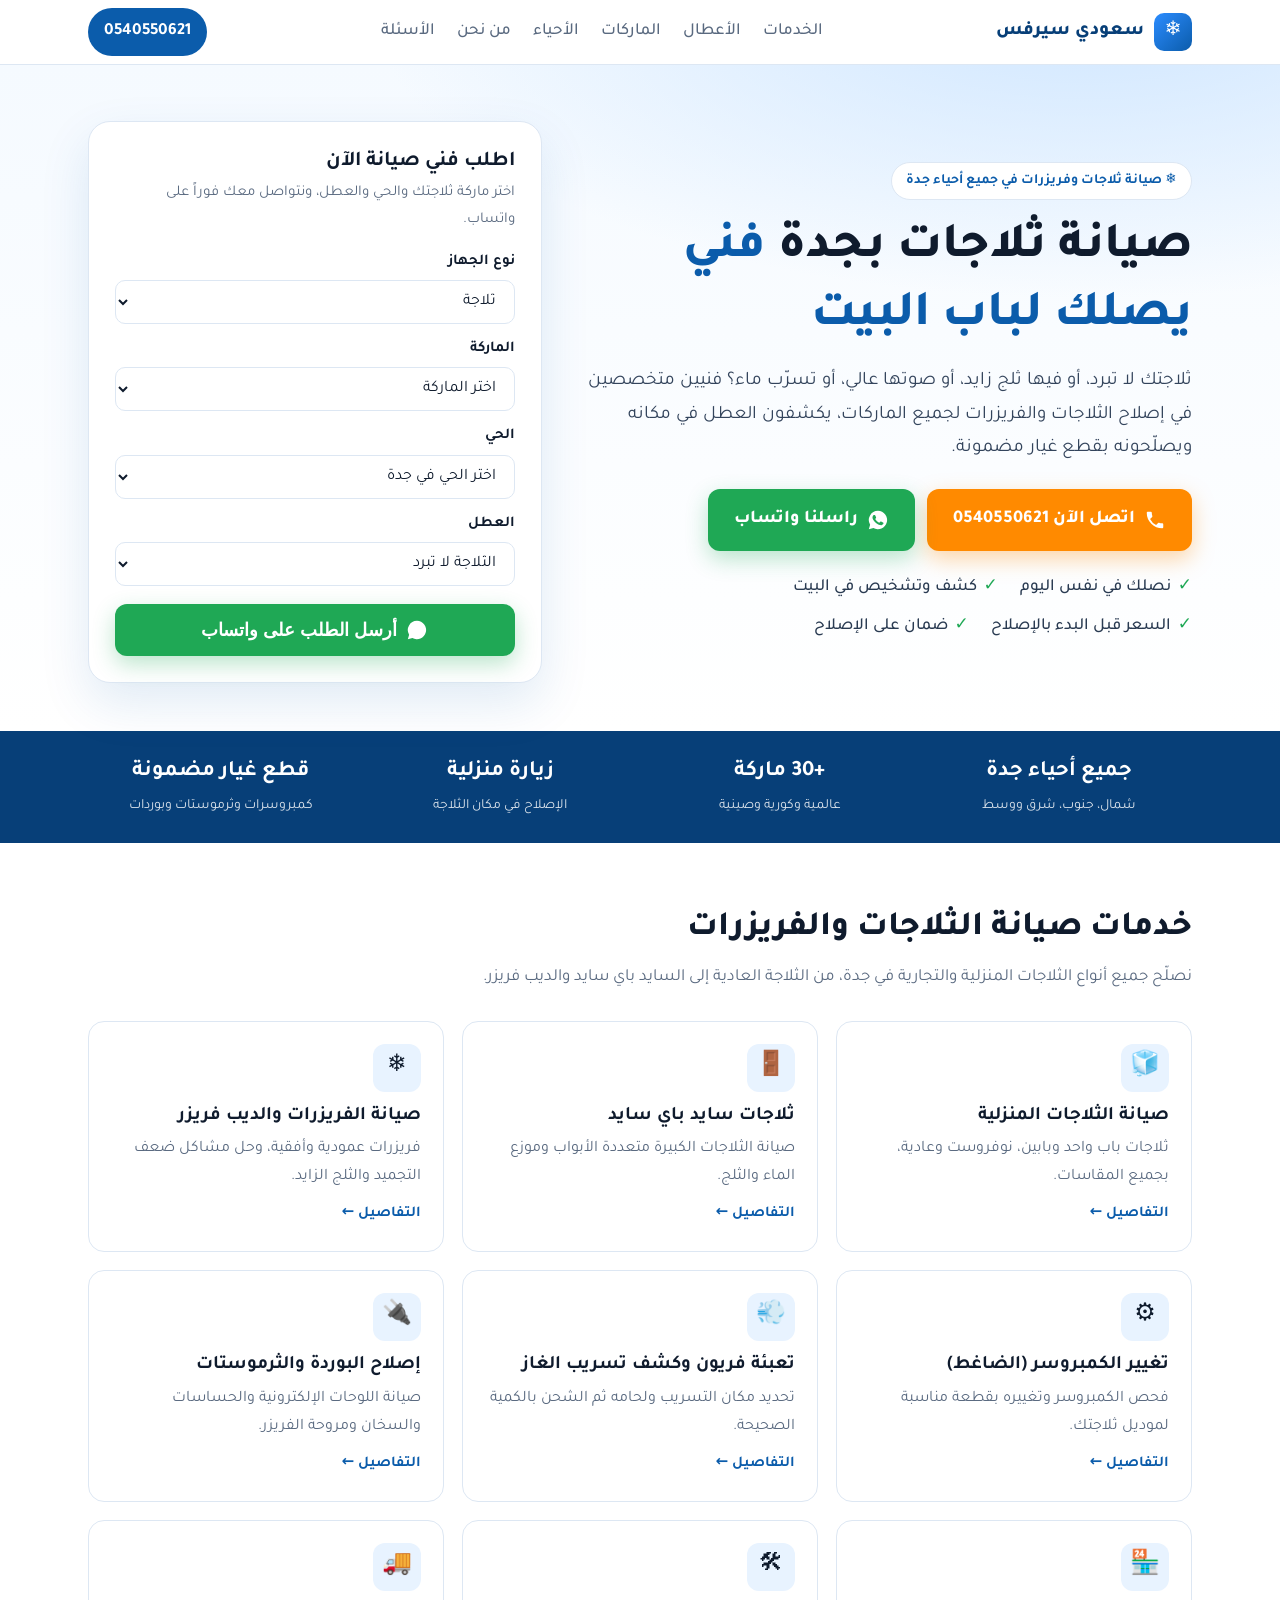
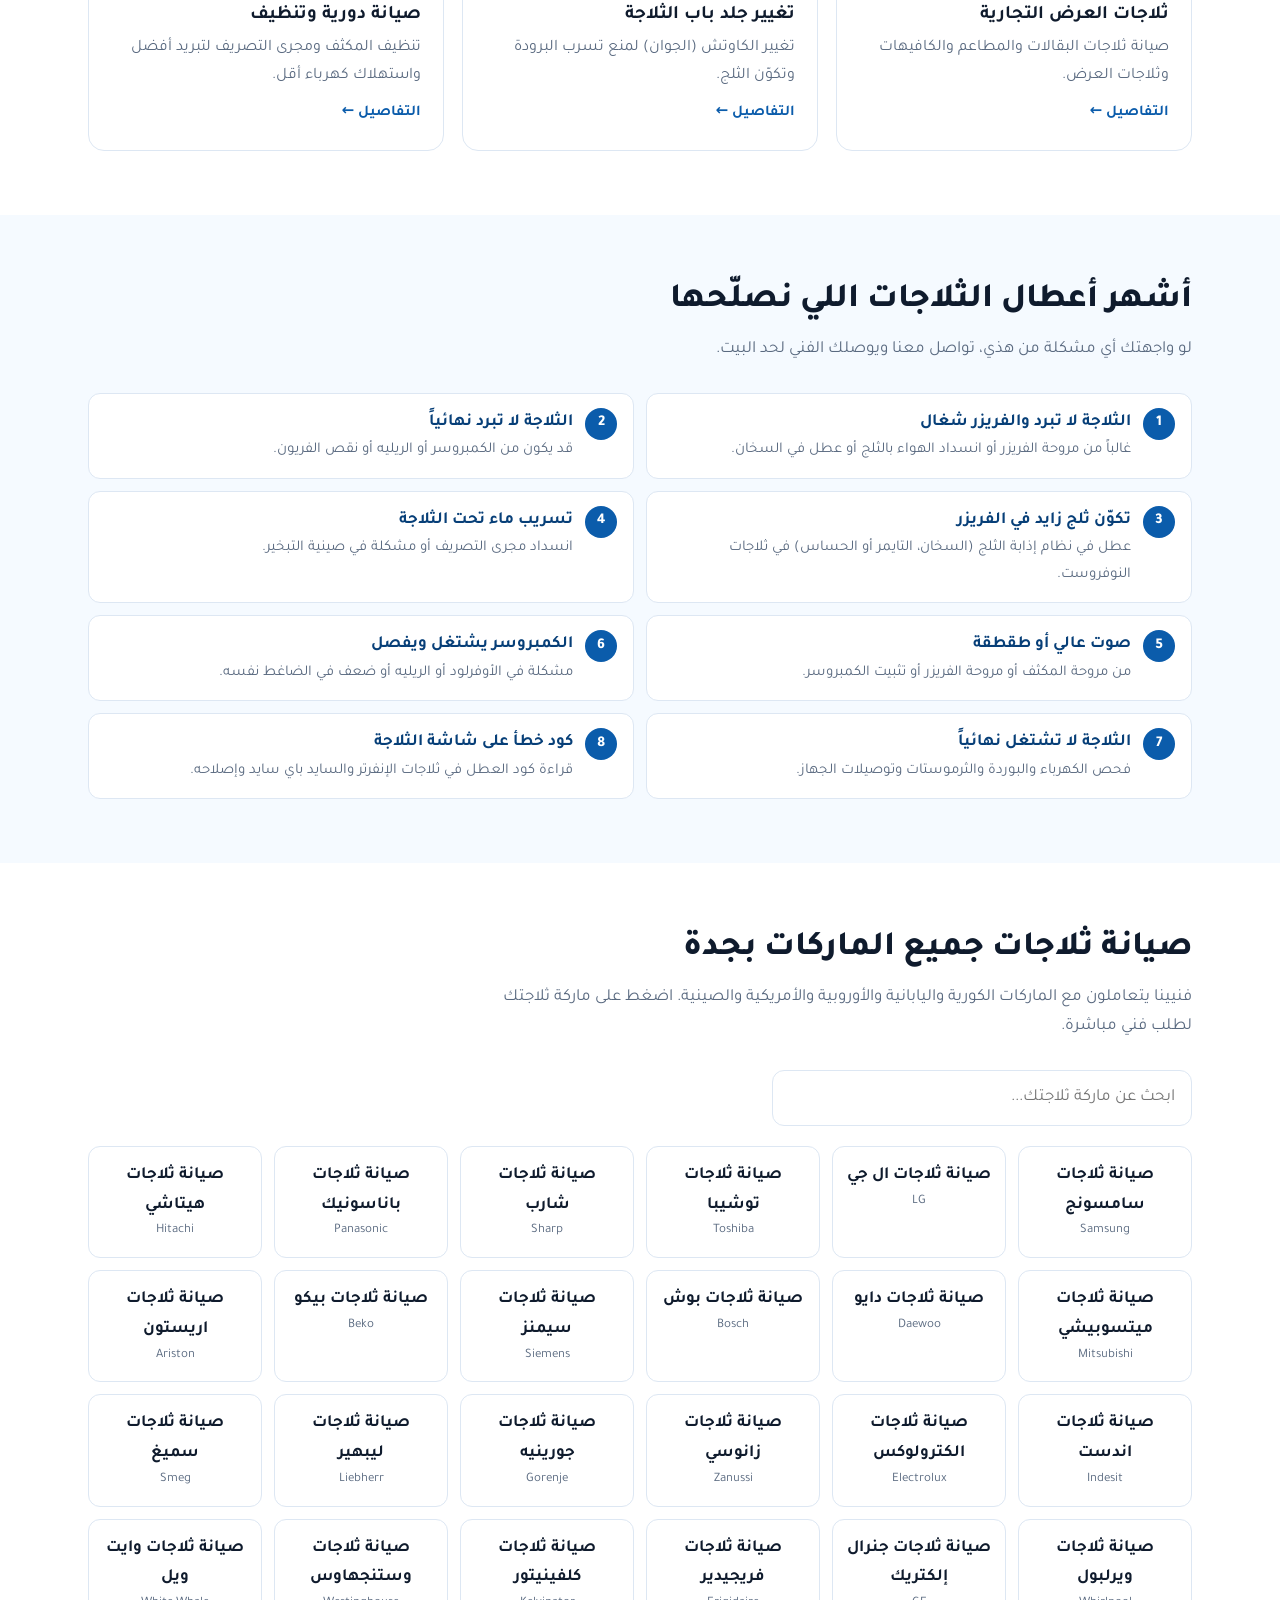
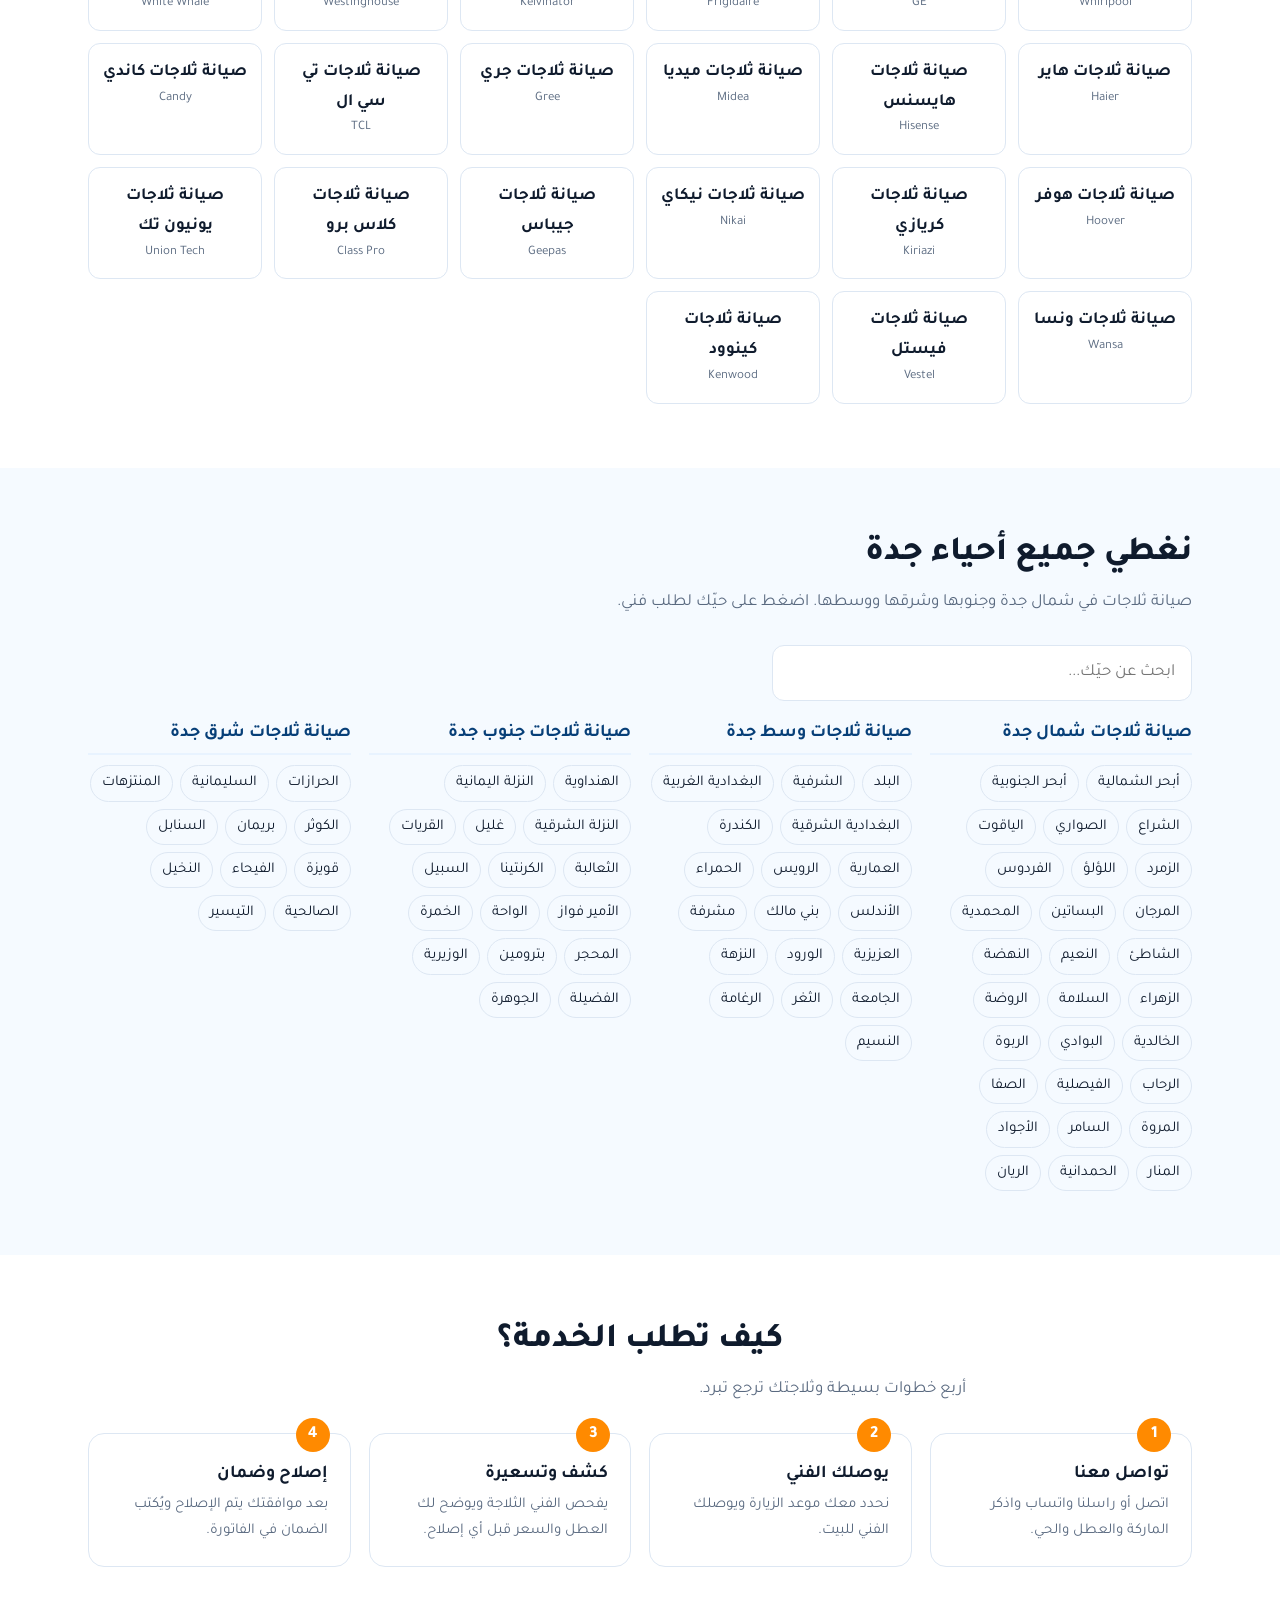
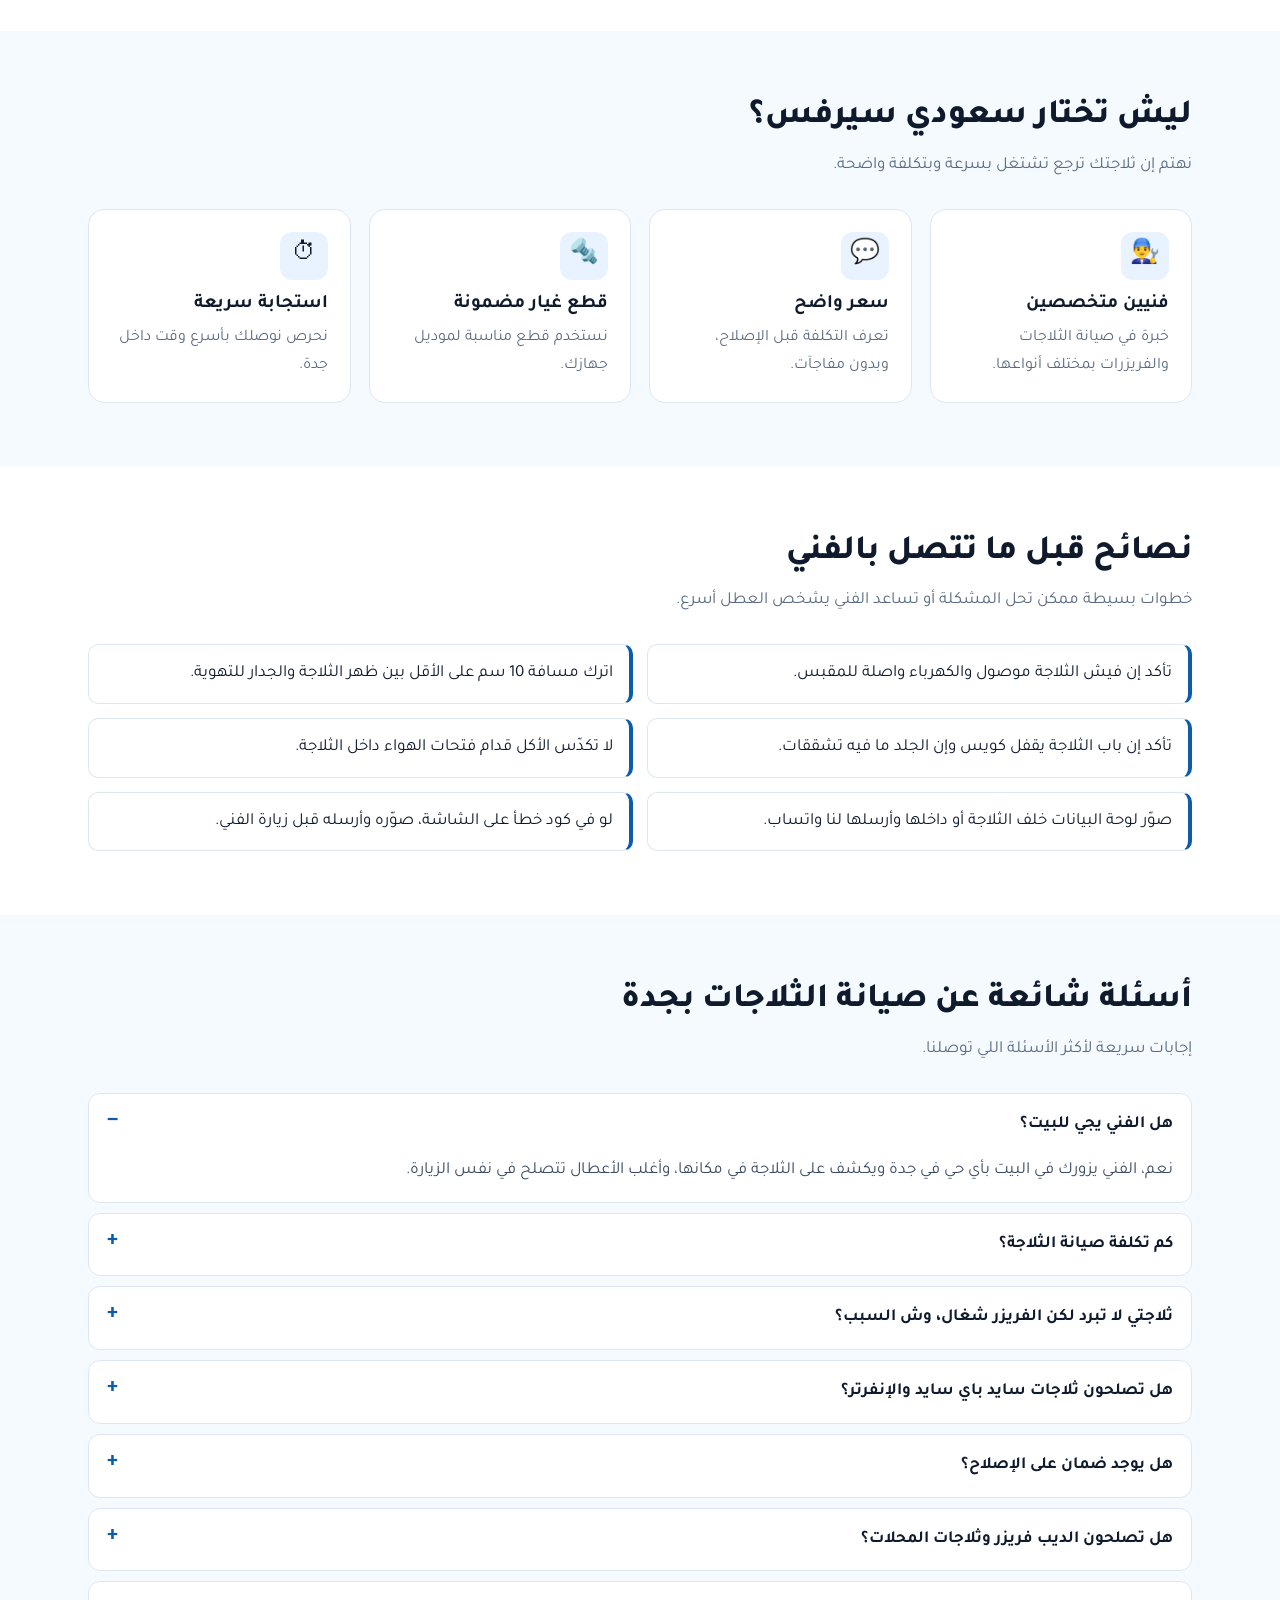
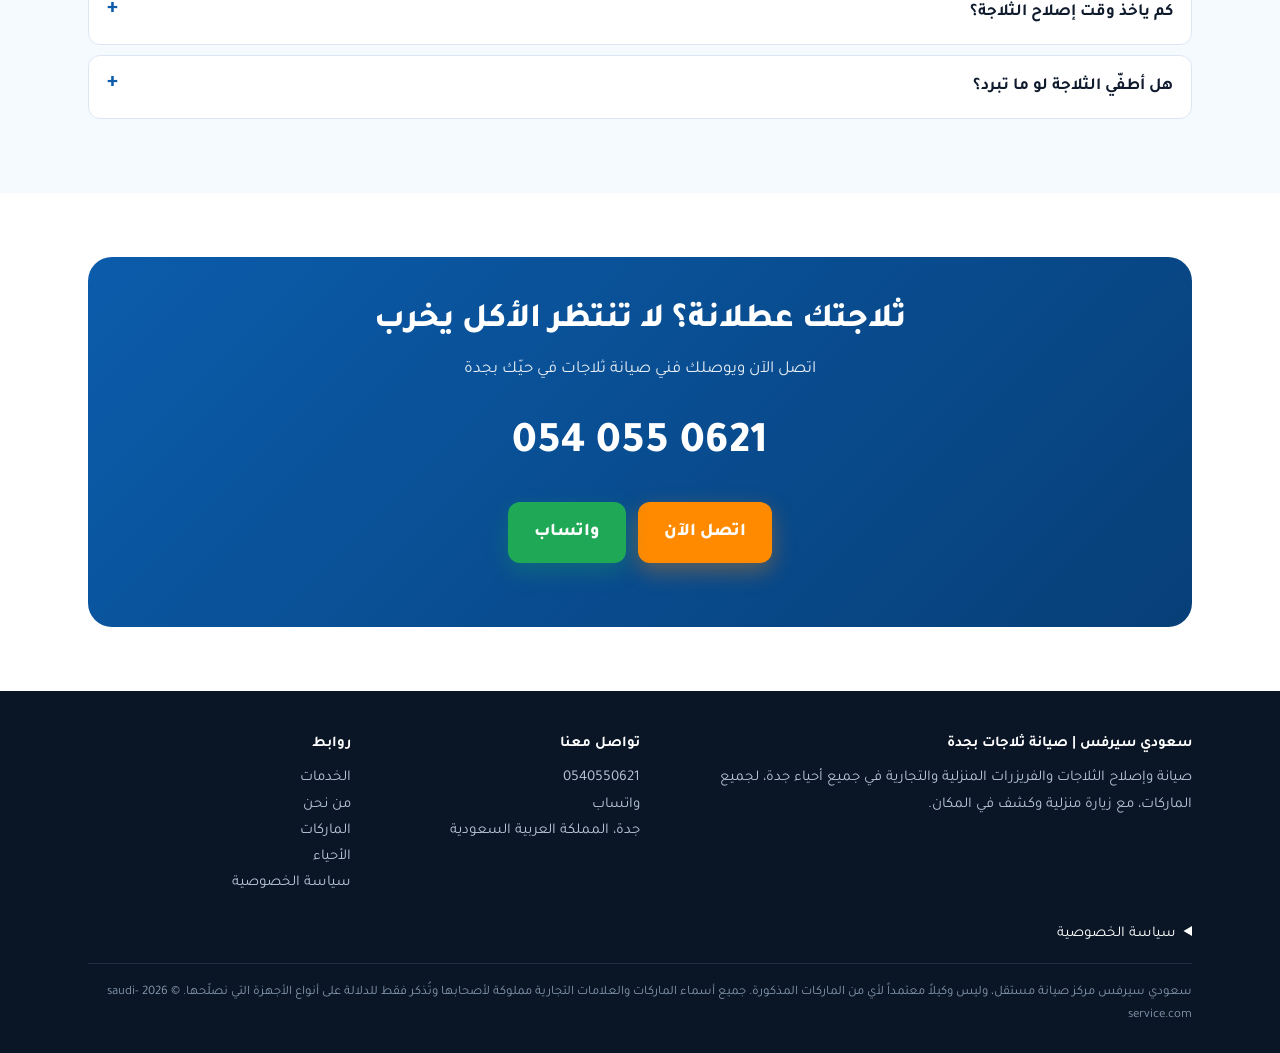
==== commit d007b8bb: "Link homepage nav, service cards and footer to new pages; update sitemap" ====
--- a/index.html
+++ b/index.html
@@ -181,6 +181,8 @@
 .bar svg{width:20px;height:20px;fill:#fff}
 .bar .c{background:var(--warn)}.bar .w{background:var(--wa)}
 @media(min-width:901px){.bar{display:none}body{padding-bottom:0}}
+a.card{display:block}
+.card .more{display:inline-block;margin-top:10px;color:var(--blue);font-weight:700;font-size:15px}
 </style>
 </head>
 <body>
@@ -192,10 +194,11 @@
   <div class="wrap">
     <a href="#" class="logo"><i>❄</i>سعودي سيرفس</a>
     <nav class="nav">
-      <a href="#services">الخدمات</a>
+      <a href="/services/">الخدمات</a>
       <a href="#faults">الأعطال</a>
       <a href="#brands">الماركات</a>
       <a href="#areas">الأحياء</a>
+      <a href="/about/">من نحن</a>
       <a href="#faq">الأسئلة</a>
     </nav>
     <a class="top-call js-call" href="tel:+966540550621">0540550621</a>
@@ -284,15 +287,15 @@
     <h2>خدمات صيانة الثلاجات والفريزرات</h2>
     <p class="sub">نصلّح جميع أنواع الثلاجات المنزلية والتجارية في جدة، من الثلاجة العادية إلى السايد باي سايد والديب فريزر.</p>
     <div class="grid g3">
-      <div class="card"><div class="ic">🧊</div><h3>صيانة الثلاجات المنزلية</h3><p>ثلاجات باب واحد وبابين، نوفروست وعادية، بجميع المقاسات.</p></div>
-      <div class="card"><div class="ic">🚪</div><h3>ثلاجات سايد باي سايد</h3><p>صيانة الثلاجات الكبيرة متعددة الأبواب وموزع الماء والثلج.</p></div>
-      <div class="card"><div class="ic">❄</div><h3>صيانة الفريزرات والديب فريزر</h3><p>فريزرات عمودية وأفقية، وحل مشاكل ضعف التجميد والثلج الزايد.</p></div>
-      <div class="card"><div class="ic">⚙</div><h3>تغيير الكمبروسر (الضاغط)</h3><p>فحص الكمبروسر وتغييره بقطعة مناسبة لموديل ثلاجتك.</p></div>
-      <div class="card"><div class="ic">💨</div><h3>تعبئة فريون وكشف تسريب الغاز</h3><p>تحديد مكان التسريب ولحامه ثم الشحن بالكمية الصحيحة.</p></div>
-      <div class="card"><div class="ic">🔌</div><h3>إصلاح البوردة والثرموستات</h3><p>صيانة اللوحات الإلكترونية والحساسات والسخان ومروحة الفريزر.</p></div>
-      <div class="card"><div class="ic">🏪</div><h3>ثلاجات العرض التجارية</h3><p>صيانة ثلاجات البقالات والمطاعم والكافيهات وثلاجات العرض.</p></div>
-      <div class="card"><div class="ic">🛠</div><h3>تغيير جلد باب الثلاجة</h3><p>تغيير الكاوتش (الجوان) لمنع تسرب البرودة وتكوّن الثلج.</p></div>
-      <div class="card"><div class="ic">🚚</div><h3>صيانة دورية وتنظيف</h3><p>تنظيف المكثف ومجرى التصريف لتبريد أفضل واستهلاك كهرباء أقل.</p></div>
+      <a class="card" href="/services/home-fridge-repair/"><div class="ic">🧊</div><h3>صيانة الثلاجات المنزلية</h3><p>ثلاجات باب واحد وبابين، نوفروست وعادية، بجميع المقاسات.</p><span class="more">التفاصيل ←</span></a>
+      <a class="card" href="/services/side-by-side-repair/"><div class="ic">🚪</div><h3>ثلاجات سايد باي سايد</h3><p>صيانة الثلاجات الكبيرة متعددة الأبواب وموزع الماء والثلج.</p><span class="more">التفاصيل ←</span></a>
+      <a class="card" href="/services/freezer-repair/"><div class="ic">❄</div><h3>صيانة الفريزرات والديب فريزر</h3><p>فريزرات عمودية وأفقية، وحل مشاكل ضعف التجميد والثلج الزايد.</p><span class="more">التفاصيل ←</span></a>
+      <a class="card" href="/services/compressor-replacement/"><div class="ic">⚙</div><h3>تغيير الكمبروسر (الضاغط)</h3><p>فحص الكمبروسر وتغييره بقطعة مناسبة لموديل ثلاجتك.</p><span class="more">التفاصيل ←</span></a>
+      <a class="card" href="/services/freon-refill/"><div class="ic">💨</div><h3>تعبئة فريون وكشف تسريب الغاز</h3><p>تحديد مكان التسريب ولحامه ثم الشحن بالكمية الصحيحة.</p><span class="more">التفاصيل ←</span></a>
+      <a class="card" href="/services/board-thermostat-repair/"><div class="ic">🔌</div><h3>إصلاح البوردة والثرموستات</h3><p>صيانة اللوحات الإلكترونية والحساسات والسخان ومروحة الفريزر.</p><span class="more">التفاصيل ←</span></a>
+      <a class="card" href="/services/commercial-fridge-repair/"><div class="ic">🏪</div><h3>ثلاجات العرض التجارية</h3><p>صيانة ثلاجات البقالات والمطاعم والكافيهات وثلاجات العرض.</p><span class="more">التفاصيل ←</span></a>
+      <a class="card" href="/services/door-gasket-replacement/"><div class="ic">🛠</div><h3>تغيير جلد باب الثلاجة</h3><p>تغيير الكاوتش (الجوان) لمنع تسرب البرودة وتكوّن الثلج.</p><span class="more">التفاصيل ←</span></a>
+      <a class="card" href="/services/fridge-maintenance-cleaning/"><div class="ic">🚚</div><h3>صيانة دورية وتنظيف</h3><p>تنظيف المكثف ومجرى التصريف لتبريد أفضل واستهلاك كهرباء أقل.</p><span class="more">التفاصيل ←</span></a>
     </div>
   </div>
 </section>
@@ -427,7 +430,8 @@
       </div>
       <div>
         <h4>روابط</h4>
-        <p><a href="#services">الخدمات</a></p>
+        <p><a href="/services/">الخدمات</a></p>
+        <p><a href="/about/">من نحن</a></p>
         <p><a href="#brands">الماركات</a></p>
         <p><a href="#areas">الأحياء</a></p>
         <p><a href="#privacy" onclick="document.getElementById('privacy').open=true">سياسة الخصوصية</a></p>
